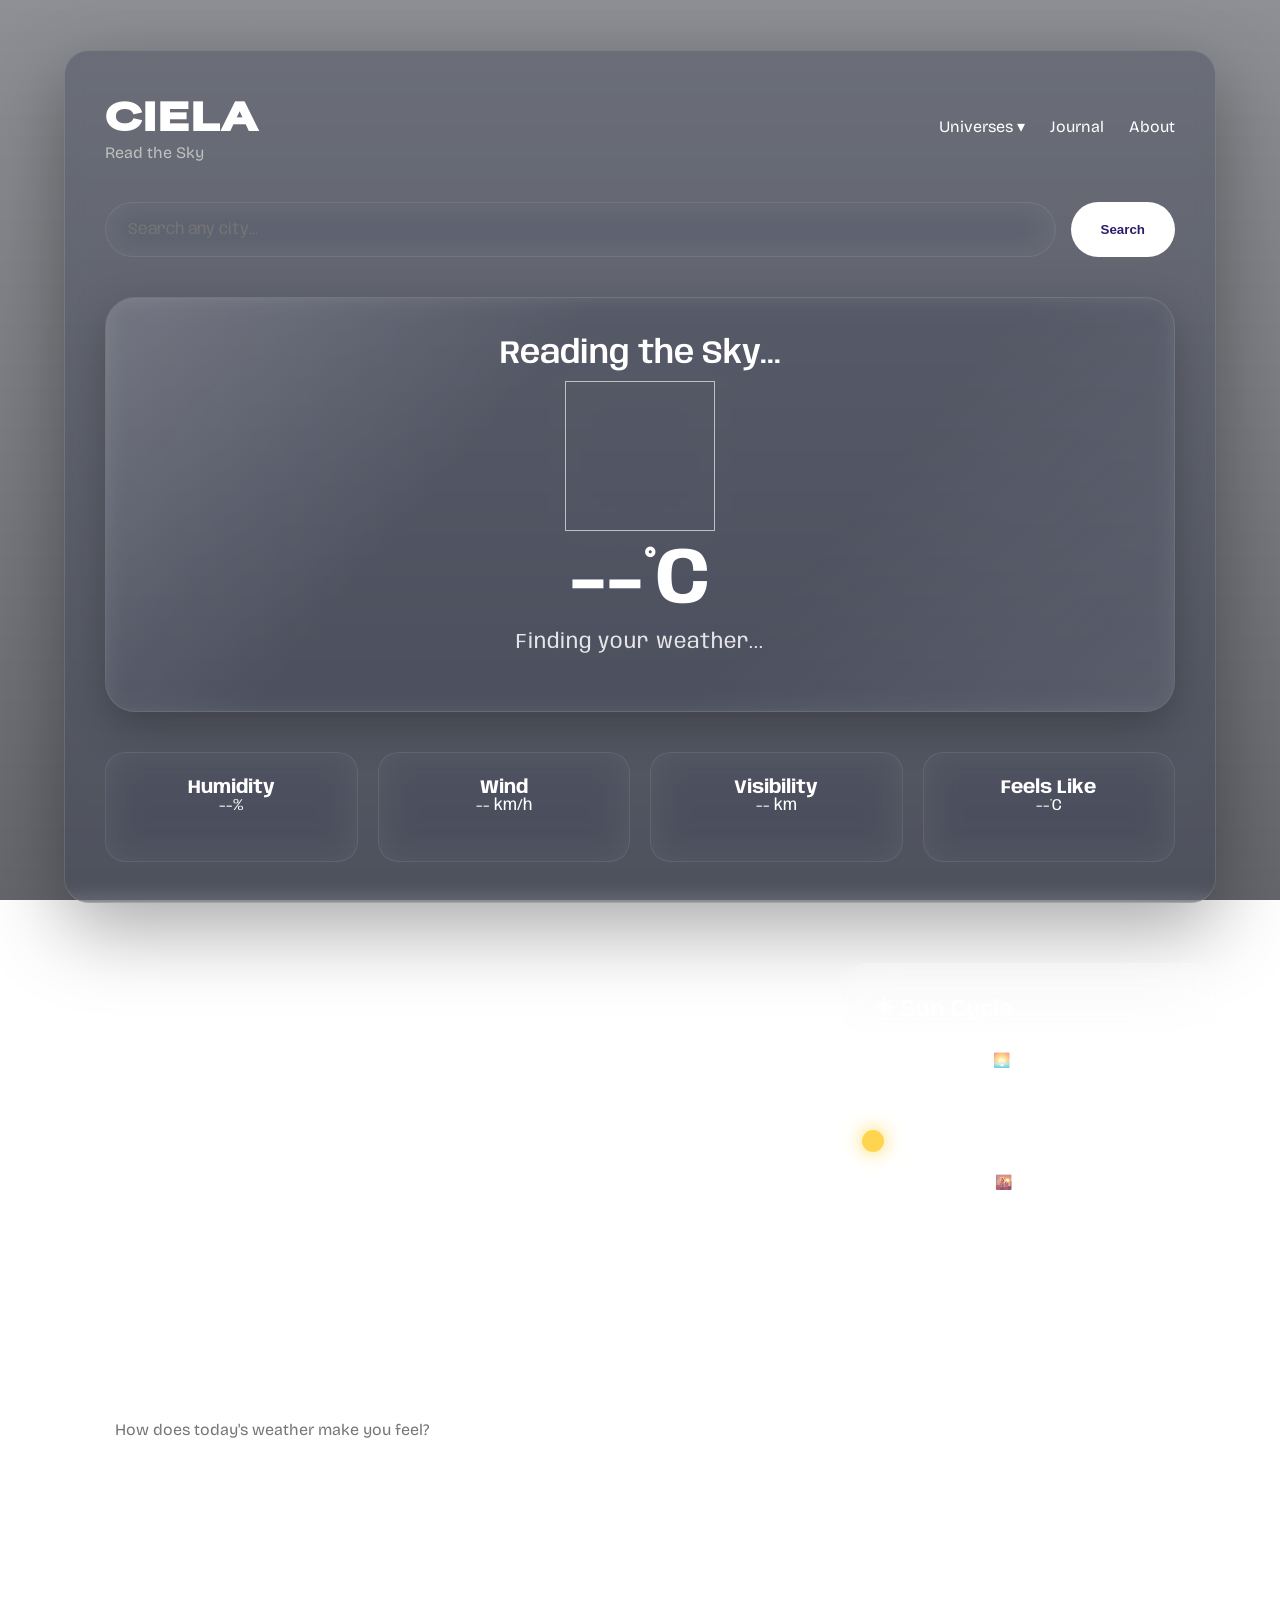
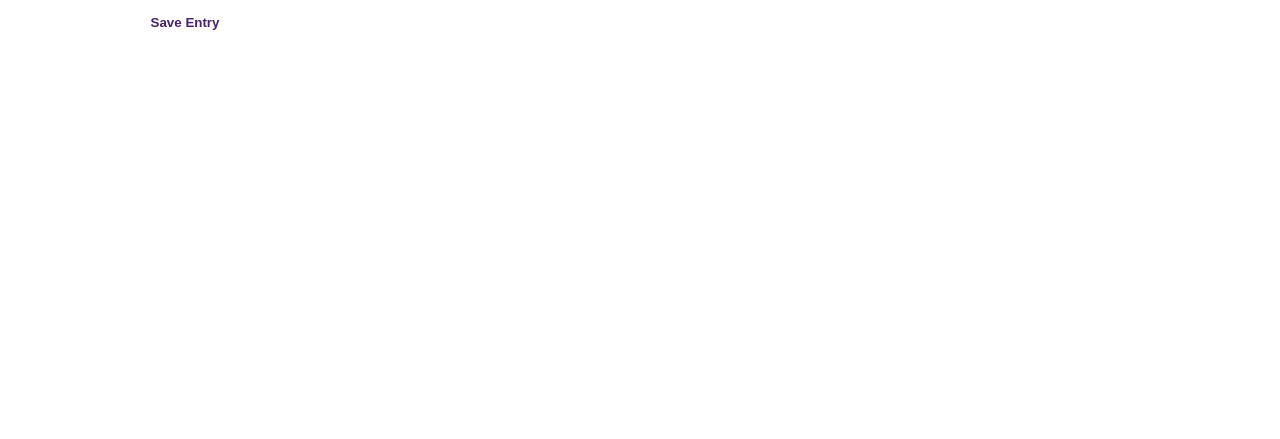
==== index.html @ d8a162da "Initial commit" ====
<!DOCTYPE html>
<html lang="en">
<head>
    <meta charset="UTF-8">
    <meta name="viewport" content="width=device-width, initial-scale=1.0">
    <title>CIELA - Read the Sky</title>

<link rel="preconnect" href="https://fonts.googleapis.com">
<link rel="preconnect" href="https://fonts.gstatic.com" crossorigin>
<link href="https://fonts.googleapis.com/css2?family=Anybody:ital,wght@0,100..900;1,100..900&family=Bricolage+Grotesque:opsz,wght@12..96,200..800&family=Special+Gothic+Expanded+One&display=swap" rel="stylesheet">

    <link rel="stylesheet" href="css/main.css">
</head>
<body>

    <div class="background">

    <video
        autoplay
        muted
        loop
        playsinline
        id="bgVideo">

        <source src="assets/space.mp4" type="video/mp4">

    </video>

    <div class="overlay"></div>

</div>

<div class="page" id="top">

    <div class="container">

        <!-- Header -->
        <header>

            <div class="logo">
                <h1>CIELA</h1>
                <p>Read the Sky</p>
            </div>

            <nav>
                <div class="dropdown">
                   <a href="#">Universes ▾</a>
                <div class="dropdown-content">
                    <a href="#top">🌍 Earth</a>
                    <a href="pages/hogwarts.html">🏰 Hogwarts</a>
                    <a href="pages/heaven.html">☁ Heaven</a>
                    <a href="pages/hell.html">🔥 Hell</a>
                    <a href="pages/space.html">🌌 Space</a>
                    <a href="pages/area51.html">👽 Area 51</a>
               </div>
                </div>
                
                <a href="#journal">Journal</a>
                <a href="#about">About</a>
            </nav>

        </header>

        <!-- Search -->
        <section class="search-section">

            <input
                type="text"
                placeholder="Search any city..."
                id="cityInput">

            <button id="searchBtn">
                Search
            </button>

    
        </section>

        <!-- Weather Card -->
        <section class="weather-card" id="heroCard">

            <h2 id="cityName">Reading the Sky...</h2>
        <img
         id="weatherIcon"
         class="weather-icon">
         
         <h1 id="temperature">--°C</h1>

         <p id="condition">Finding your weather...</p>
         <p id="skySummary"></p>
                
        </section>


        <!-- Details -->
        <section class="details">

            <div class="detail-box">
                <h3>Humidity</h3>
                <p id="humidityLabel">--%</p>
            </div>

            <div class="detail-box">
                <h3>Wind</h3>
                <p id="windLabel">-- km/h</p>
            </div>

            <div class="detail-box">
                <h3>Visibility</h3>
                <p id="visibilityLabel">-- km</p>
            </div>

            <div class="detail-box">
                <h3>Feels Like</h3>
                <p id="feelsLikeLabel">--°C</p>
            </div>

        </section>

    </div>

<!-- Hourly Forecast -->

<section class="weather-insights">

    <section class="hourly">
        <h2>Hourly Forecast</h2>
        <div class="hourly-cards" id="hourlyCards">
        </div>
    </section>

    <section class="sun-cycle">
        <h2>☀ Sun Cycle</h2>
        <div class="sun-content">
            <div class="sun-time">
                <span>🌅 Sunrise</span>
                <h3 id="sunriseTime">--:--</h3>
            </div>

            <div class="sun-progress">
                <div class="sun-line">
                    <div class="sun-dot" id="sunDot"></div>
                </div>
            </div>

            <div class="sun-time">
                <span>🌇 Sunset</span>
                <h3 id="sunsetTime">--:--</h3>
            </div>
        </div>
    </section>
</section>


<!-- Weather Journal & About -->

<div class="bottom-grid">

    <section class="journal" id="journal">
        <h2>Weather Journal</h2>
        <textarea id="journalInput" placeholder="How does today's weather make you feel?"></textarea>
        <button id="saveEntryBtn">Save Entry</button>

        <div class="journal-history">
            <div class="history-header" id="historyToggle">
             <h3>▼ Previous Entries</h3>
            </div>

            <div id="entriesContainer" class="collapsed"> </div>
        </div>

    </section>

    <section class="about" id="about">

        <h2>About CIELA</h2>

        <p>
            CIELA began as a simple weather app. Then, curiosity got involved.
          <br>You can search real cities for live forecasts, save weather memories in your journal, and if you're the kind of person who clicks on things just to see what happens...you might discover a few places that aren't exactly on any map. And keep an eye out for little surprises. Some are easy to find. Others are hiding in plain sight.
          <br>So go ahead.<br>Search a city.<br>Search a dream.<br>Search something you probably shouldn't.
          <br><br>P.S. whoever keeps searching fictional places... we like the way you think.
        </p>
    </section>

</div>

<div id="skyMessage" class="sky-message hidden">
    <button id="closeSkyMessage">&times;</button>

    <h3>☁ Message from the Sky</h3>

    <p id="skyMessageText">
        The sky has something to tell you.
    </p>

    <button id="nextSkyMessage">
        ✨ Next
    </button>

</div>
    
<footer>

    <p> Forecast ends here. The sky doesn't.
        <br>© 2026 CIELA • Read the Sky
        <br>Crafted by Riya Gupta
    </p>

</footer>

<div id="portalOverlay">
    <div class="portal-box">
        <h2 id="portalTitle">Searching...</h2>
        <p id="portalSubtitle"></p>
    </div>
</div>

<script src="https://cdnjs.cloudflare.com/ajax/libs/gsap/3.13.0/gsap.min.js"></script>
<script src="js/main.js"></script>

</body>
</html>
---- css/main.css ----
html{
    scroll-behavior:smooth;
}

*{
    margin:0;
    padding:0;
    box-sizing:border-box;
}

body{

    min-height:100vh;
    overflow-x:hidden;
     font-family: "Anybody", sans-serif;
    transition:
        background 1.2s ease,
        color .5s ease;
}


.background{
    position:fixed;
    inset:0;
    overflow:hidden;
    z-index:-10;
}

#bgVideo{
    position:absolute;
    width:100%;
    height:100%;
    object-fit:cover;
}

.overlay{
    position:absolute;
    inset:0;
    background:

    linear-gradient(
        rgba(5,8,18,.45),
        rgba(5,8,18,.62)
    );
}


.page{
    width:100%;
    display:flex;
    flex-direction:column;
    align-items:center;
    padding:50px 0;
    gap:60px;
}



.container{
    animation:floatCard 5s ease-in-out infinite;
    width:90%;
    max-width:1200px;
    background:rgba(22,30,55,.28);
    backdrop-filter:blur(8px);
    border:1px solid rgba(255,255,255,.12);
    box-shadow:
    0 25px 80px rgba(0,0,0,.35);
    border-radius:25px;
    padding:40px;
    color:white;
}

@keyframes floatCard{

 0%{
 transform:translateY(0px);
 }

 50%{
 transform:translateY(-8px) scale(1.005);
 }

 100%{
 transform:translateY(0px);
 }
}
 
header{
    display:flex;
    justify-content:space-between;
    align-items:center;
    margin-bottom:40px;
}

.logo h1{
    font-family: "Special Gothic Expanded One", sans-serif;
    font-size:40px;
    letter-spacing:2px;
}

.logo p{
    font-family: "Bricolage Grotesque", sans-serif;
    color:silver;
}

.dropdown{
position:relative;
}

.dropdown-content{
display:none;
position:absolute;
top:30px;
left:0;
background:rgba(20,25,45,.95);
backdrop-filter:blur(15px);
border-radius:15px;
min-width:220px;
padding:10px;
box-shadow:0 10px 30px rgba(0,0,0,.35);
z-index:1000;
}

.dropdown-content a{
display:block;
padding:12px 16px;
border-radius:10px;
text-decoration:none;
color:white;
transition:.3s;
}

.dropdown-content a:hover{
background:rgba(255,255,255,.08);
}

.dropdown:hover .dropdown-content{
display:block;
}

nav{

    display:flex;
    gap:25px;
}

nav a{
    font-family: "Bricolage Grotesque", sans-serif;
    color:white;
    text-decoration:none;
}

.search-section{
    display:flex;
    gap:15px;
    margin-bottom:40px;
}

.search-section input{
    flex:1;
    padding:18px 22px;
    border:none;
    border-radius:50px;
    background:rgba(255,255,255,.08);
    font-family: "Anybody", sans-serif;
    color:white;
    font-size:16px;
    backdrop-filter:blur(18px);
    border:1px solid rgba(255,255,255,.08);
    transition:.35s;
}

.search-section input:focus{
 background:
        rgba(255,255,255,.15);

    box-shadow:
        0 0 35px rgba(120,170,255,.25);
}

.search-section button{
    padding:15px 30px;
    border:none;
    border-radius:50px;
    cursor:pointer;
    background:white;
    color:#2d1b69;
    font-weight:bold;
    transition: .3s;
}

.search-section button:hover{
 transform:scale(1.05);
}

.weather-card{
    text-align:center;
    margin-bottom:40px;
    position: relative;
    overflow: hidden;
    padding:40px;
    border-radius:30px;
    background:rgba(255,255,255,.05);
    backdrop-filter:blur(10px);
    border:1px solid rgba(255,255,255,.12);
    box-shadow: 0 15px 40px rgba(0,0,0,.25);
    transition:
        background .7s,
        transform .5s,
        box-shadow .5s;
}

.weather-card::before{
    content:"";
    position:absolute;
    inset:0;
    background:

    linear-gradient(
        130deg,
        rgba(255,255,255,.18),
        transparent 35%,
        transparent 65%,
        rgba(255,255,255,.08)
    );
    pointer-events:none;
}

.weather-card h1{
    font-size:90px;
}

.weather-card h2{
    font-size:35px;
}

#skySummary{
    max-width:420px;
    margin:18px auto 0;
    color:rgba(255,255,255,.82);
    font-size:16px;
    line-height:1.7;
    font-family:"Bricolage Grotesque", sans-serif;
    text-align:center;
    opacity:.95;
    transition:opacity .4s ease;
}

.details{
    display:grid;
    grid-template-columns:repeat(4,1fr);
    gap:20px;
    margin-top:40px;
}

.detail-box{
    background:rgba(255,255,255,0.06);
    backdrop-filter:blur(18px);
    border:1px solid rgba(255,255,255,0.08);
    padding:25px;
    border-radius:20px;
    text-align:center;
    min-height:110px;
    transition:.35s;
    cursor:pointer;
}

.detail-box:hover{
  transform:translateY(-10px) scale(1.03);
  background:rgba(255,255,255,.12);
  box-shadow:
        0 15px 40px rgba(0,0,0,.2);
}

.weather-icon{
    width:150px;
    height:150px;
    margin:10px auto;
    display:block;
    filter:drop-shadow(0 0 25px rgba(255,255,255,.45));
    transition:.5s;
    animation: breathe 6s ease-in-out infinite;
}

@keyframes breathe{
    0%{
        transform: translateY(0px)
                   rotate(0deg);
        filter:drop-shadow(0 0 10px white);
    }

    50%{
        transform:translateY(-8px)
                  rotate(2deg);
        filter:drop-shadow(0 0 30px white);
    }

    100%{
        transform:translateY(0px)
                  rotate(0deg);
        filter:drop-shadow(0 0 10px white);
    }
}

#temperature{
    font-size:5rem;
    font-weight:700;
    line-height:1;
    margin:10px 0;
}

#condition{
    font-size:1.3rem;
    opacity:.85;
    letter-spacing:1px;
}

#cityName{
    font-size:2rem;
    font-weight:600;
}

.weather-insights{
    width:90%;
    max-width:1200px;
    display:grid;
    grid-template-columns:2fr 1fr;
    gap:30px;
    align-items:start;
}

.hourly{
    width:100%;
}

.hourly h2{
    font-family: "Bricolage Grotesque", sans-serif;
    margin-bottom:25px;
    text-align:left;
    color:white;
}

.hourly-cards{
    display:grid;
    grid-template-columns:repeat(5,1fr);
    gap:18px;
}

/* sunny */
.hero-clear{
    background:linear-gradient(
        135deg,
        rgba(255,210,120,.18),
        rgba(255,170,60,.08)
    );
    box-shadow:
    0 0 60px rgba(255,190,80,.25);
}

/* cloudy */
.hero-clouds{
    background:linear-gradient(
        135deg,
        rgba(180,190,210,.15),
        rgba(120,130,150,.08)
    );
    box-shadow:
    0 0 60px rgba(180,190,210,.18);
}

/* rain */
.hero-rain{
    background:linear-gradient(
        135deg,
        rgba(60,120,255,.18),
        rgba(20,40,90,.12)
    );
    box-shadow:
    0 0 60px rgba(80,130,255,.22);
}

/* snow */
.hero-snow{
    background:linear-gradient(
        135deg,
        rgba(255,255,255,.18),
        rgba(200,230,255,.12)
    );
    box-shadow:
    0 0 60px rgba(255,255,255,.28);
}

/* thunderstorm */
.hero-thunderstorm{
    background:linear-gradient(
        135deg,
        rgba(120,60,255,.18),
        rgba(35,0,80,.15)
    );
    box-shadow:
    0 0 70px rgba(140,80,255,.30);
}

/* mist */
.hero-mist{
    background:linear-gradient(
        135deg,
        rgba(170,170,170,.16),
        rgba(100,100,100,.10)
    );
}


.hour-card{
    width:100%;
    padding:22px;
    text-align:center;
    background:rgba(255,255,255,.08);
    border-radius:28px;
    color: #d7d7d7;
    backdrop-filter:blur(10px);
    transition:.3s;
}

.hour-icon{
    width:65px;
    height:65px;
    margin:10px auto;
    display:block;
}

.hour-card:hover{
  transform:translateY(-8px);
  background:rgba(255,255,255,.15);
}

.hour-card h3{
    font-size:40px;
    margin:15px 0;
    color:white;
}

.bottom-grid{
    display:grid;
    grid-template-columns:1fr 1fr;
    gap:30px;
    width:90%;
    max-width:1200px;
    align-items:start;
}


.sun-cycle{
    background:rgba(255,255,255,.06);
    backdrop-filter:blur(24px);
    border:1px solid rgba(255,255,255,.08);
    border-radius:25px;
    padding:30px;
    color:white;
}

.sun-cycle h2{
    font-family: "Bricolage Grotesque", sans-serif;
    color:white;
    margin-bottom:30px;
}

.sun-content{
    display:flex;
    flex-direction:column;
    gap:30px;
}

.sun-time{
    text-align:center;
}

.sun-time span{
    opacity:.7;
    font-size:14px;
}

.sun-time h3{
    margin-top:8px;
    font-size:30px;
}

.sun-line{
    position:relative;
    height:6px;
    background:rgba(255,255,255,.18);
    border-radius:50px;
}

.sun-dot{
    position:absolute;
    top:50%;
    left:0;
    transform:translate(-50%,-50%);
    width:22px;
    height:22px;
    border-radius:50%;
    background:#FFD54F;
    box-shadow:
    0 0 20px #FFD54F;
}

.journal{
    display:flex;
    flex-direction:column;
    gap:20px;
    background:rgba(255,255,255,.06);
    backdrop-filter:blur(24px);
    border:1px solid rgba(255,255,255,.08);
    border-radius:25px;
    padding:30px;
    align-self:start;
}

.journal h2{
    font-family: "Bricolage Grotesque", sans-serif;
    color:white;
}


.journal textarea{
   height:180px;
   resize:none;
   padding:20px;
   background:rgba(255,255,255,.08);
   border:none;
   border-radius:20px;
   color:white;
   font-size:16px;
   font-family: "Bricolage Grotesque", sans-serif;
   outline:none;
   backdrop-filter:blur(10px);
}

.journal button{
 width:180px;
 padding:15px;
 border:none;
 border-radius:50px;
 cursor:pointer;
 font-weight:bold;
 background:white;
 color:#45236d;
 transition:.3s;
}

.journal button:hover{
    transform:scale(1.05);
}

.journal-history{
    margin-top:35px;
}

.journal-history h3{
    margin-bottom:20px;
    color:white;
}

.entry-card{
    background:rgba(255,255,255,.06);
    border:1px solid rgba(255,255,255,.08);
    backdrop-filter:blur(18px);
    border-radius:18px;
    padding:20px;
    margin-bottom:20px;
    animation:fadeIn .5s ease;
}

.entry-card h4{
    margin-bottom:10px;
}

.entry-card p{
    margin:6px 0;
}

.delete-btn{
    margin-top:15px;
    padding:10px 18px;
    border:none;
    border-radius:30px;
    cursor:pointer;
    background:#ff5d73;
    color:white;
}

@keyframes fadeIn{
    from{
        opacity:0;
        transform:translateY(20px);
    }

    to{
        opacity:1;
        transform:translateY(0);
    }
}

.history-header{
    display:flex;
    justify-content:space-between;
    align-items:center;
    cursor:pointer;
    padding:15px 20px;
    border-radius:18px;
    background:rgba(255,255,255,.05);
    transition:.3s;
}

.history-header:hover{
    background:rgba(255,255,255,.10);
}

#entriesContainer{
    overflow:hidden;
    transition:
        max-height .5s ease,
        opacity .4s ease;
}

.collapsed{
    max-height:0;
    opacity:0;
}

.expanded{
    max-height:2500px;
    opacity:1;
    margin-top:20px;
}

.about{
    background:rgba(255,255,255,.06);
    backdrop-filter:blur(24px);
    border:1px solid rgba(255,255,255,.08);
    border-radius:25px;
    padding:30px;
    flex-direction:column;
    justify-content:center;
    align-self:start;
}

.about h2{
    font-size:30px;
    font-weight:600;
    font-family: "Bricolage Grotesque", sans-serif;
    margin-bottom:30px;
    color:white;
}

.about p{
    font-size:16px;
    font-family: "Bricolage Grotesque", sans-serif;
    line-height:1.6;
    color:white;
}

footer{
    color:rgba(255,255,255,.7);
    padding:40px;
    text-align:center;
    font-size:14px;
}

.sky-message{
    position:fixed;
    bottom:30px;
    right:30px;
    width:300px;
    padding:22px;
    border-radius:22px;
    background:rgba(20,28,48,.82);
    backdrop-filter:blur(18px);
    border:1px solid rgba(255,255,255,.08);
    color:white;
    box-shadow:0 20px 45px rgba(0,0,0,.35);
    z-index:9999;
    transition:
        opacity .45s ease,
        transform .45s ease;
}

.sky-message h3{
    margin-bottom:15px;
    font-family:"Bricolage Grotesque", sans-serif;
}

.sky-message p{
    line-height:1.6;
    margin-bottom:18px;
}

.sky-message button{
    border:none;
    cursor:pointer;
    background:none;
    color:white;
    font-family:"Anybody", sans-serif;
}

#nextSkyMessage{
    padding:10px 18px;
    border-radius:30px;
    background:rgba(255,255,255,.10);
    transition:.3s;
}

#nextSkyMessage:hover{
    background:rgba(255,255,255,.18);
}

#closeSkyMessage{
    position:absolute;
    top:14px;
    right:16px;
    font-size:20px;
    color:rgba(255,255,255,.7);
    opacity:.6;
}

#closeSkyMessage:hover{
    opacity:1;
}

.hidden{
    opacity:0;
    transform:translateY(25px);
    pointer-events:none;
}

.visible{
    opacity:1;
    transform:translateY(0);
}

@media(max-width:768px){
 .sky-message{
    left:20px;
    right:20px;
    width:auto;
    bottom:20px;}
}

#portalOverlay{
    position:fixed;
    inset:0;
    background:rgba(3,4,12,.97);
    display:flex;
    justify-content:center;
    align-items:center;
    opacity:0;
    visibility:hidden;
    z-index:99999;
    transition:.5s;
}

#portalOverlay.show{
    opacity:1;
    visibility:visible;
}

.portal-box{
    text-align:center;
    color:white;
}

#portalTitle{
    font-size:42px;
    margin-bottom:25px;
    font-family:"Special Gothic Expanded One",sans-serif;
}

#portalSubtitle{
    font-size:24px;
    color:#d7d7d7;
    opacity:.9;
    min-height:40px;
}                              

/* tablet */
@media (max-width:1024px){
.container{
    width:95%;
    padding:30px;
}

.details{
    grid-template-columns:repeat(2,1fr);
}

.hourly-cards{
    grid-template-columns:repeat(3,1fr);
}

.weather-insights{
    grid-template-columns:1fr;
}

.bottom-grid{
    grid-template-columns:1fr;
} }

/* tablet/large phones */
@media (max-width:768px){

.page{
    padding:25px 0;
}

.container{
    padding:25px;
}

header{
    flex-direction:column;
    gap:25px;
    text-align:center;
}

nav{
    flex-wrap:wrap;
    justify-content:center;
}

.search-section{
    flex-direction:column;
}

.search-section button{
    width:100%;
}

.weather-card{
    padding:30px 20px;
}

.weather-card h1{
    font-size:65px;
}

.weather-card h2{
    font-size:28px;
}

#temperature{
    font-size:4rem;
}

.weather-icon{
    width:120px;
    height:120px;
}

.details{
    grid-template-columns:1fr 1fr;
}

.hourly-cards{
    grid-template-columns:repeat(2,1fr);
}

.sun-cycle,
.about,
.journal{
    padding:25px;
} }

/* phones */
@media (max-width:480px){

.logo h1{
    font-size:30px;
}

.logo p{
    font-size:15px;
}

nav{
    gap:15px;
}

.search-section input{
    font-size:15px;
    padding:15px;
}

.weather-card h2{
    font-size:24px;
}

#temperature{
    font-size:3.3rem;
}

#condition{
    font-size:1rem;
}

.weather-icon{
    width:95px;
    height:95px;
}

.details{
    grid-template-columns:1fr;
}

.hourly-cards{
    grid-template-columns:1fr;
}

.hour-card{
    padding:18px;
}

.sun-time h3{
    font-size:22px;
}

.about h2,
.journal h2{
    font-size:24px;
}

footer{
    font-size:13px;
    padding:25px;
} }
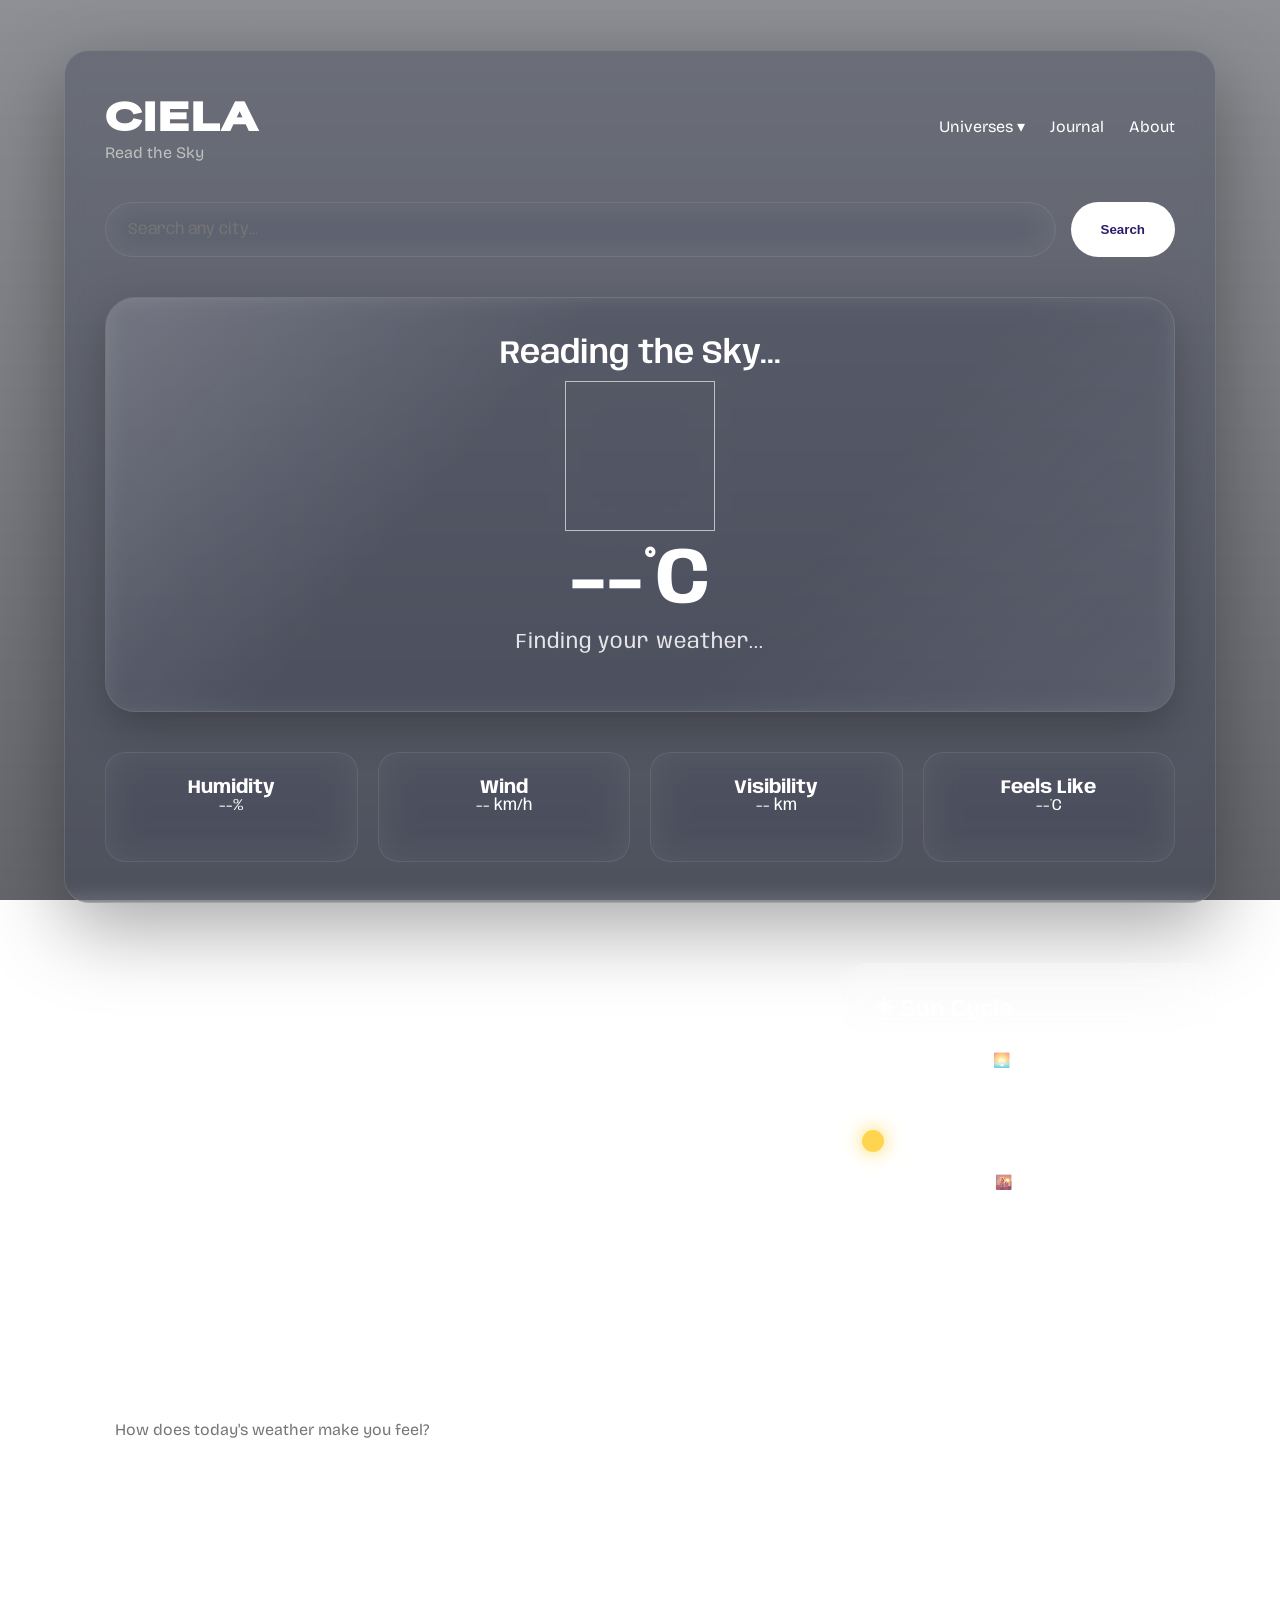
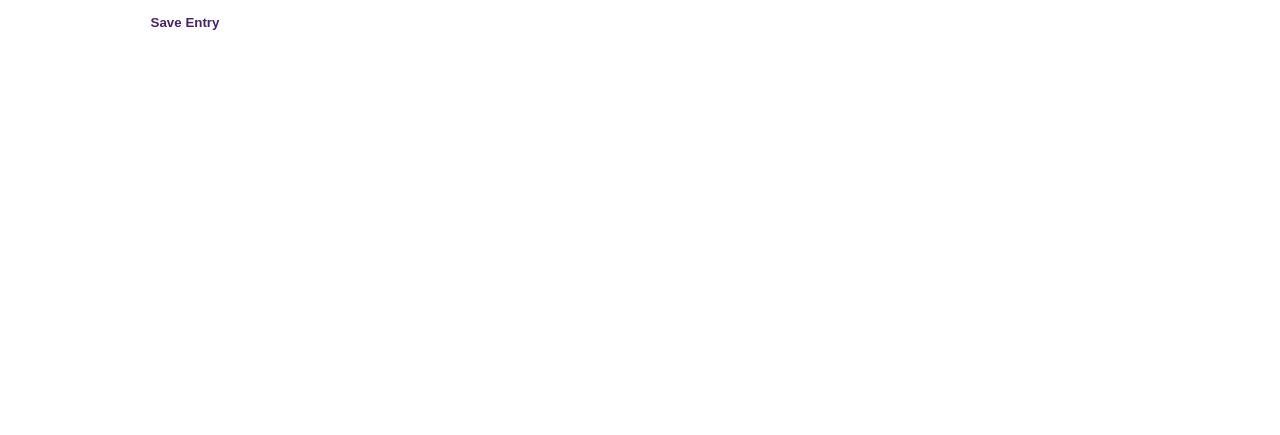
==== commit 99d4a0a1: "Polished application and fixed bugs" ====
--- a/index.html
+++ b/index.html
@@ -176,10 +176,9 @@
         <h2>About CIELA</h2>
 
         <p>
-            CIELA began as a simple weather app. Then, curiosity got involved.
-          <br>You can search real cities for live forecasts, save weather memories in your journal, and if you're the kind of person who clicks on things just to see what happens...you might discover a few places that aren't exactly on any map. And keep an eye out for little surprises. Some are easy to find. Others are hiding in plain sight.
-          <br>So go ahead.<br>Search a city.<br>Search a dream.<br>Search something you probably shouldn't.
-          <br><br>P.S. whoever keeps searching fictional places... we like the way you think.
+            CIELA is a weather app for curious people.
+            Check live forecasts, save little weather memories, and look around. Not everything here is as ordinary as it seems.<br>
+            Search a city. Or don't.
         </p>
     </section>
 
@@ -203,8 +202,8 @@
 <footer>
 
     <p> Forecast ends here. The sky doesn't.
-        <br>© 2026 CIELA • Read the Sky
-        <br>Crafted by Riya Gupta
+        <br>© 2026 CIELA
+        <br>Created by Riya Gupta
     </p>
 
 </footer>
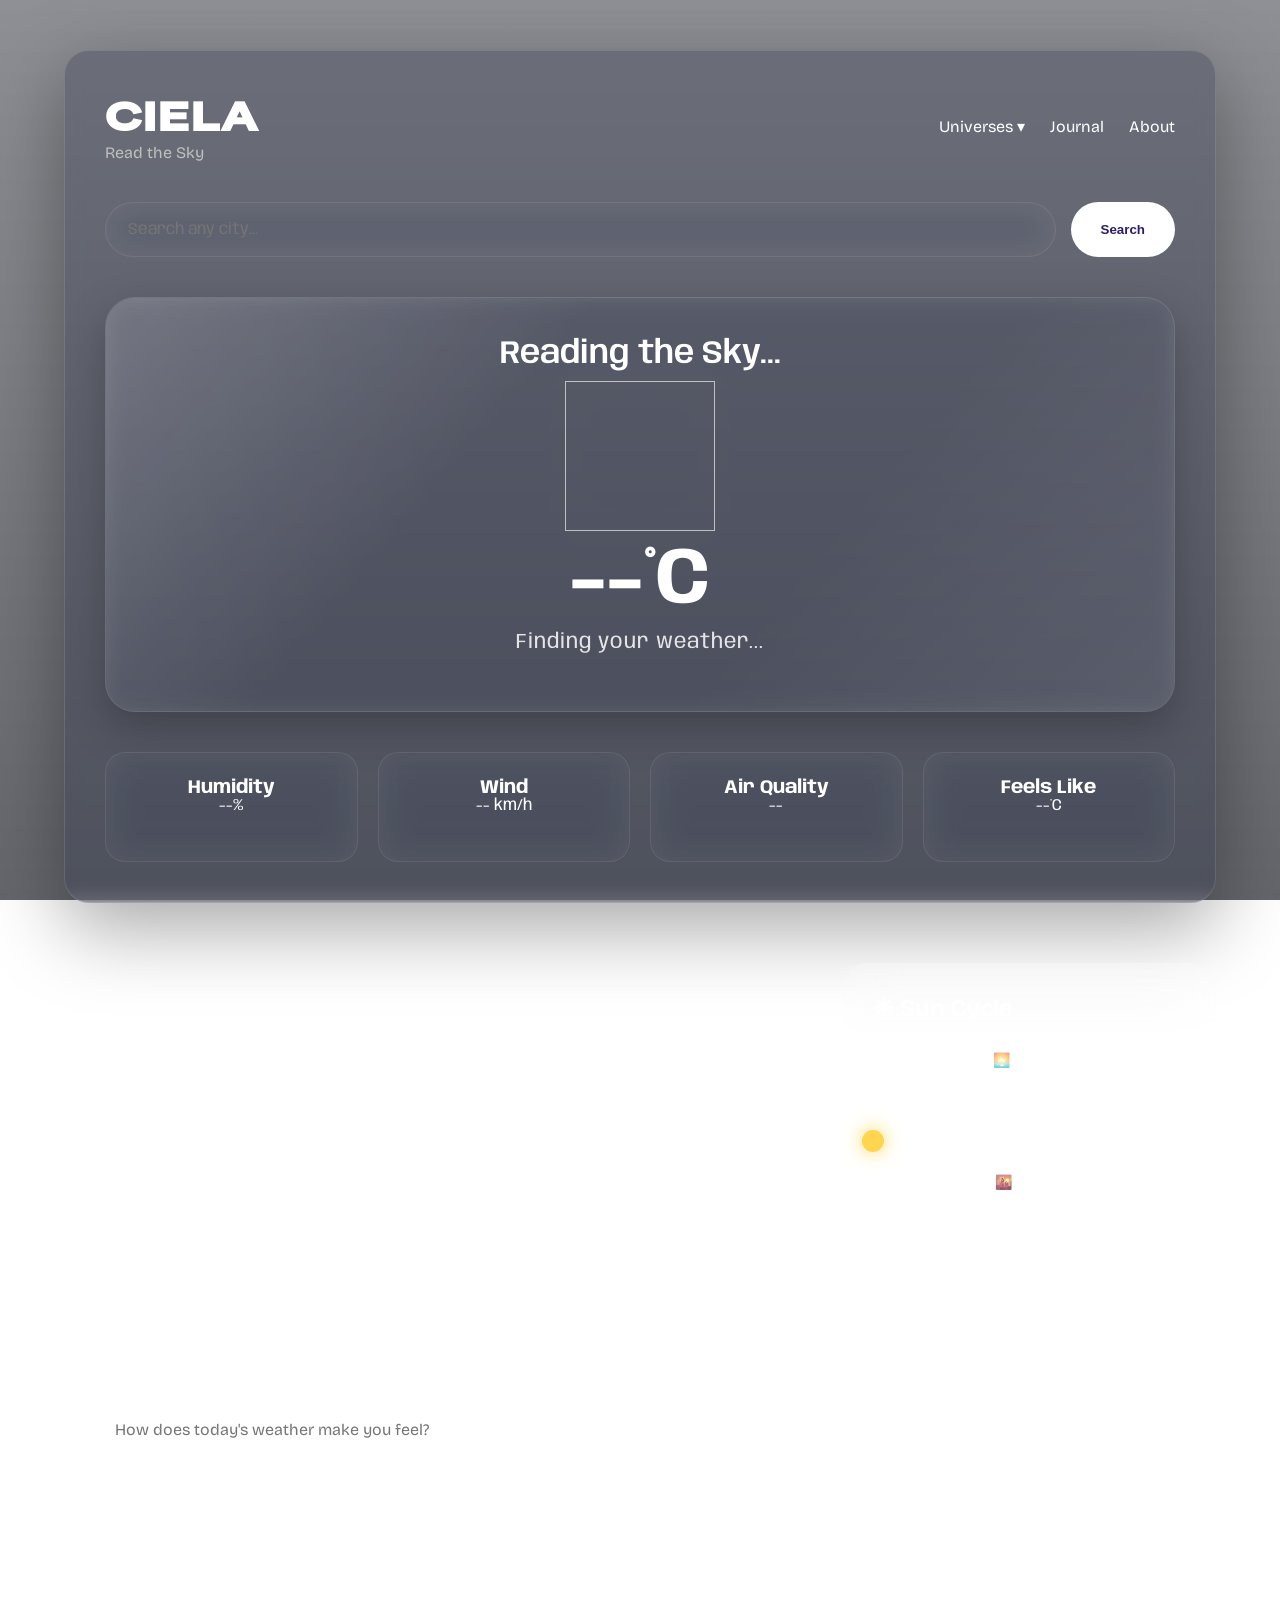
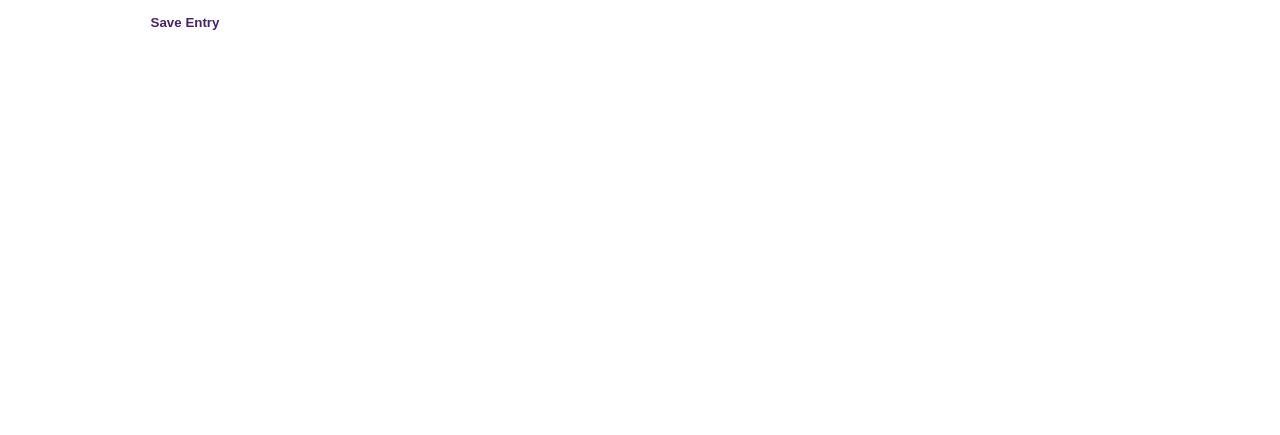
==== commit 6dae3826: "Improved responsiveness and added easter eggs" ====
--- a/index.html
+++ b/index.html
@@ -106,8 +106,8 @@
             </div>
 
             <div class="detail-box">
-                <h3>Visibility</h3>
-                <p id="visibilityLabel">-- km</p>
+                <h3>Air Quality</h3>
+                <p id="airQualityLabel">--</p>
             </div>
 
             <div class="detail-box">
@@ -215,6 +215,12 @@
     </div>
 </div>
 
+<div id="unknownOverlay">
+    <div class="unknown-box">
+        <h2 id="unknownText">Searching Earth...</h2>
+    </div>
+</div>
+
 <script src="https://cdnjs.cloudflare.com/ajax/libs/gsap/3.13.0/gsap.min.js"></script>
 <script src="js/main.js"></script>
 
--- a/css/main.css
+++ b/css/main.css
@@ -783,6 +783,38 @@
     min-height:40px;
 }                              
 
+#unknownOverlay{
+    position:fixed;
+    inset:0;
+    background:rgba(5,8,18,.96);
+    display:flex;
+    justify-content:center;
+    align-items:center;
+    opacity:0;
+    visibility:hidden;
+    transition:.4s;
+    z-index:999999;
+}
+
+#unknownOverlay.show{
+    opacity:1;
+    visibility:visible;
+}
+
+.unknown-box{
+    text-align:center;
+    color:white;
+    max-width:700px;
+    padding:40px;
+}
+
+#unknownText{
+    font-size:2rem;
+    line-height:1.8;
+    white-space:pre-line;
+    font-family:"Bricolage Grotesque", sans-serif;
+}
+
 /* tablet */
 @media (max-width:1024px){
 .container{
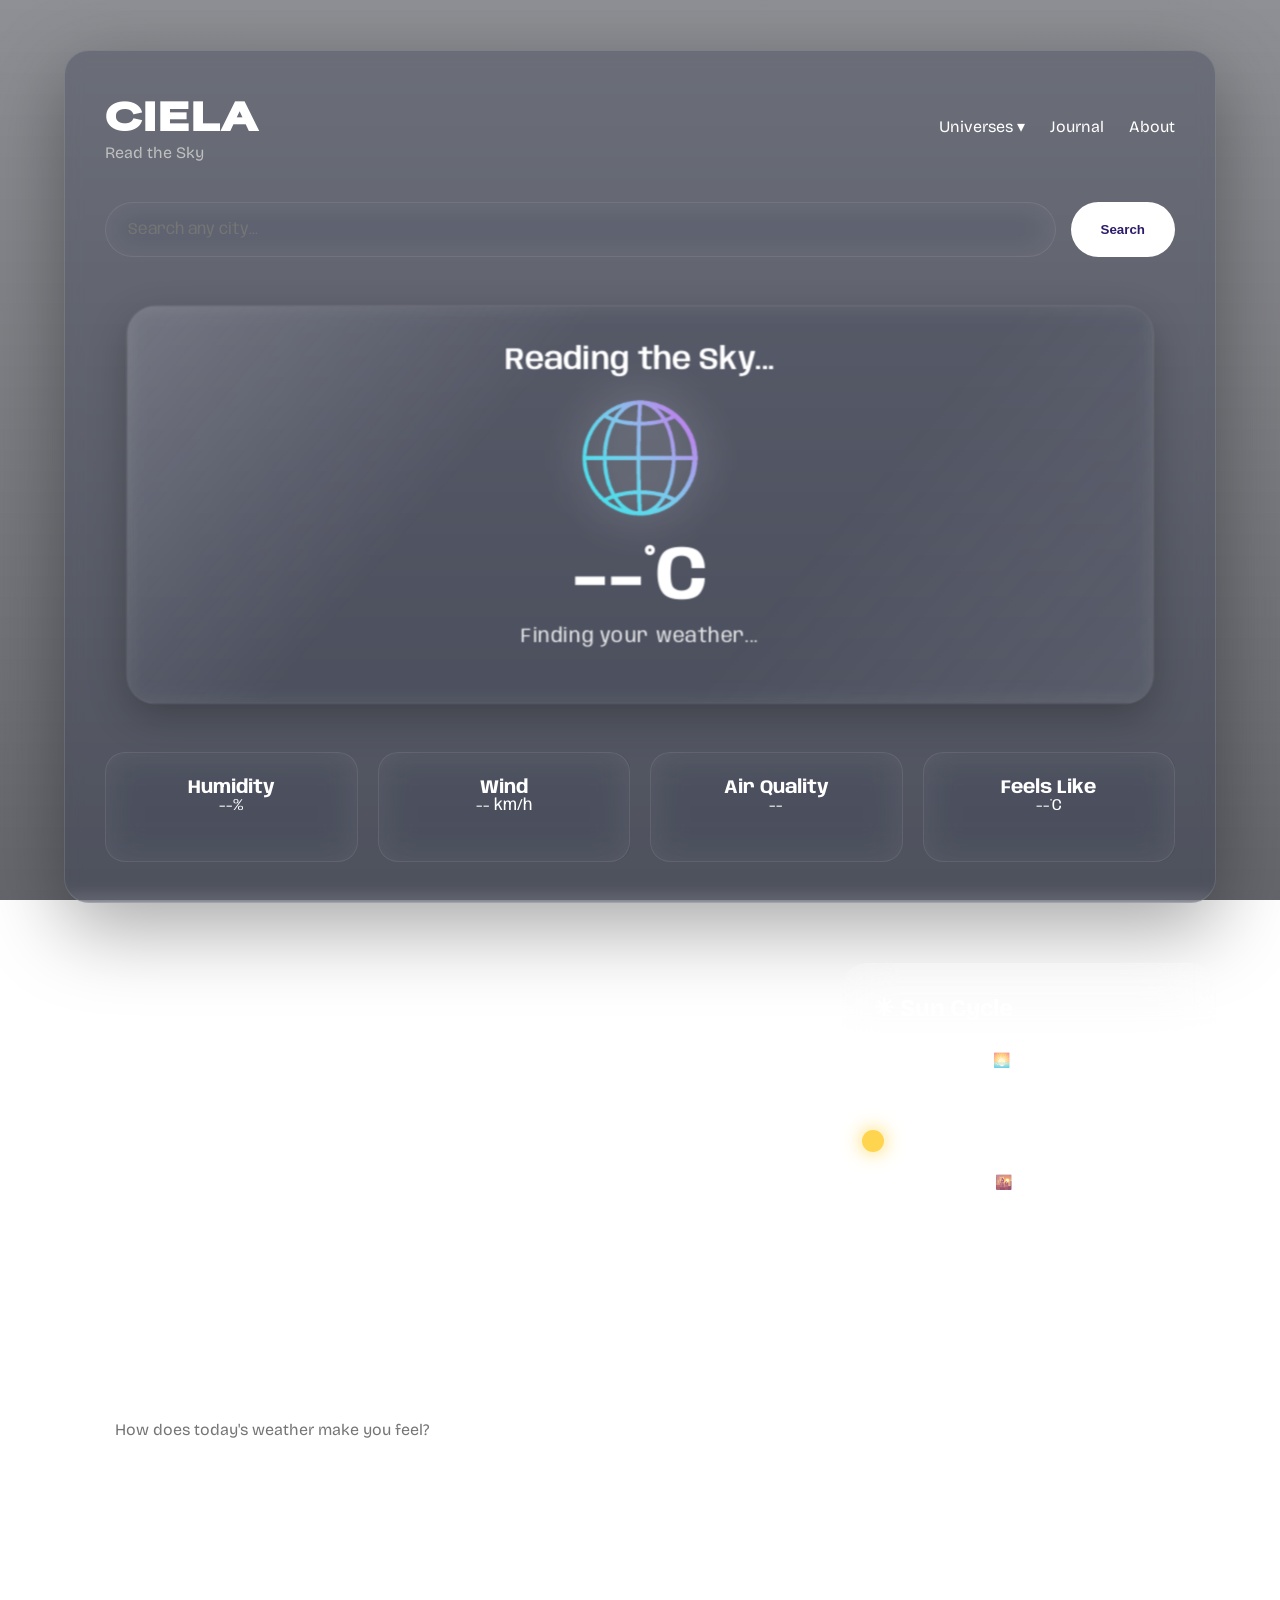
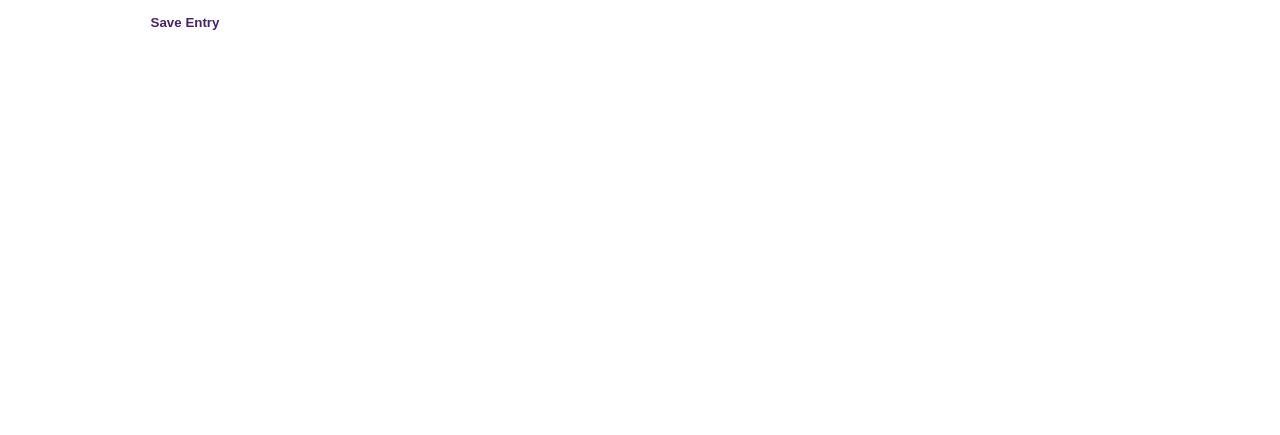
==== commit 575dc5ca: "Added easter eggs and improved responsiveness" ====
--- a/index.html
+++ b/index.html
@@ -82,7 +82,8 @@
             <h2 id="cityName">Reading the Sky...</h2>
         <img
          id="weatherIcon"
-         class="weather-icon">
+         class="weather-icon"
+         src="assets/loadingicon.gif">
          
          <h1 id="temperature">--°C</h1>
 
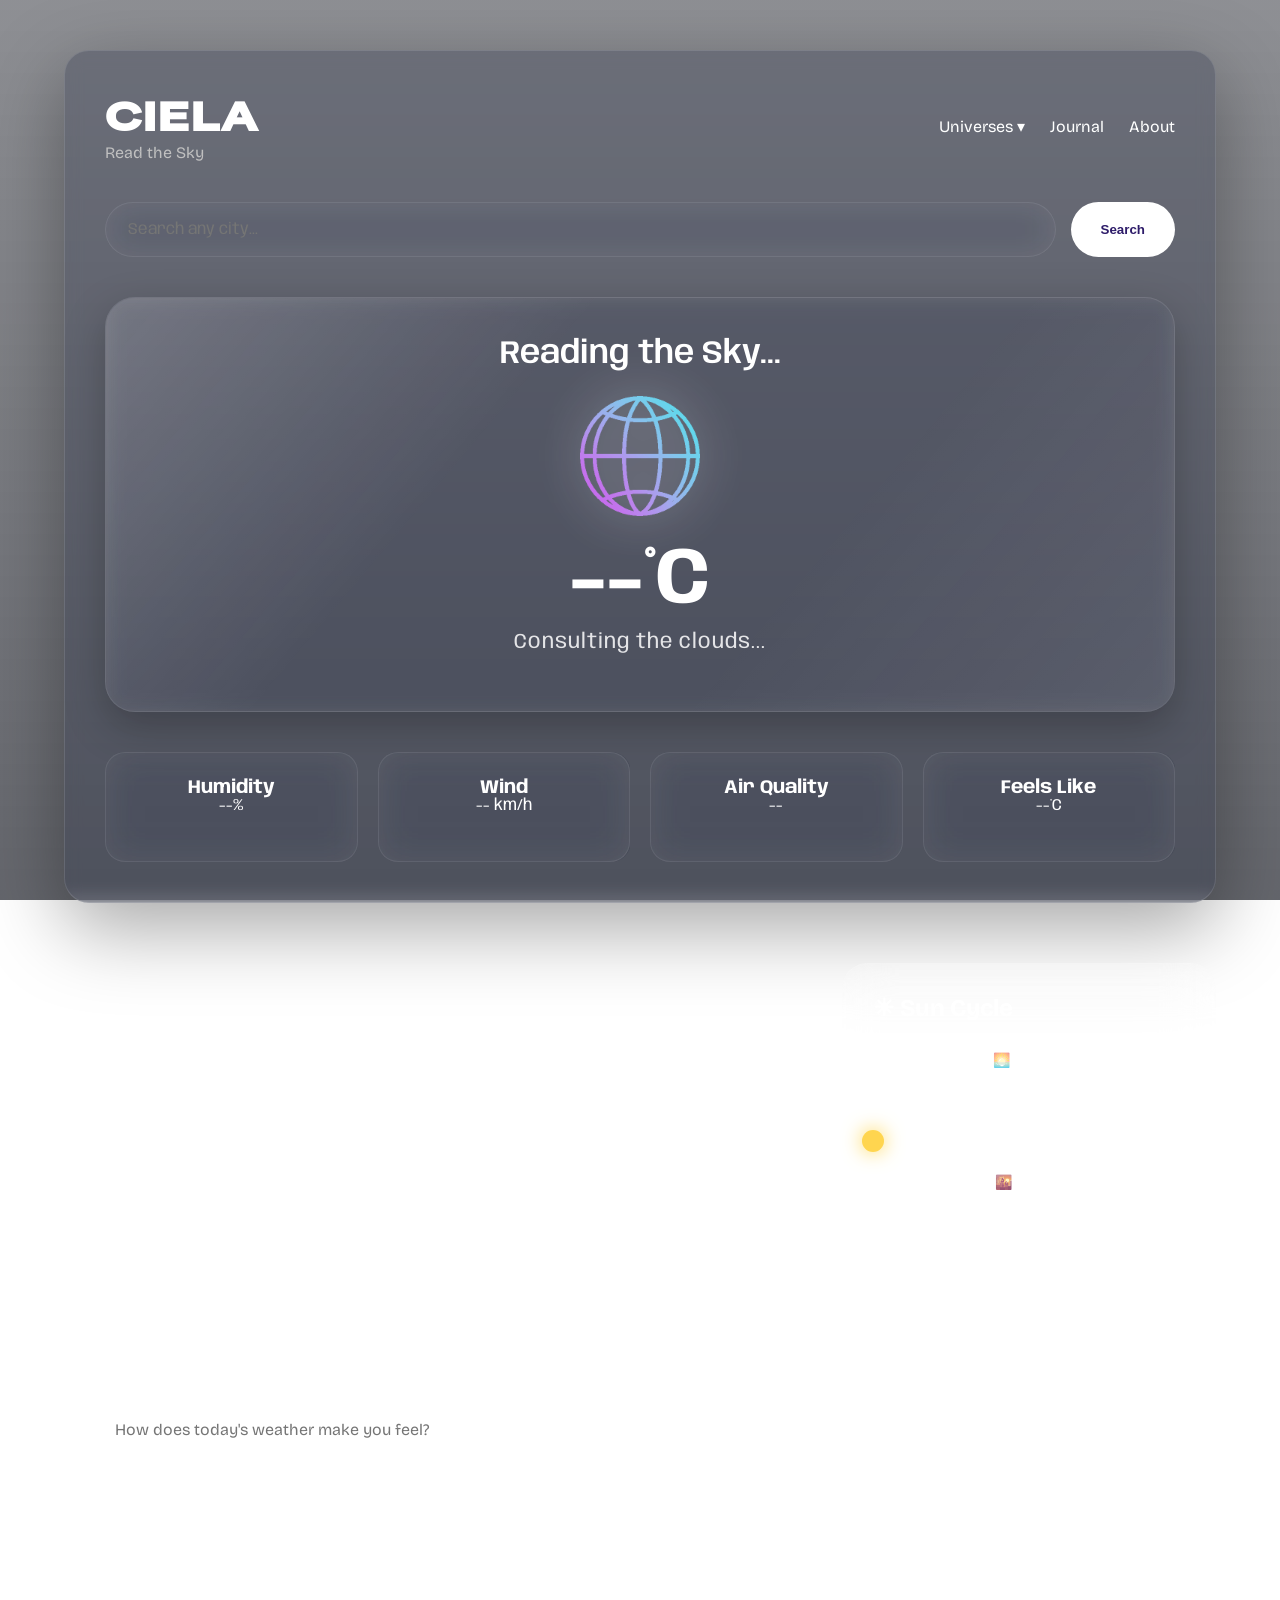
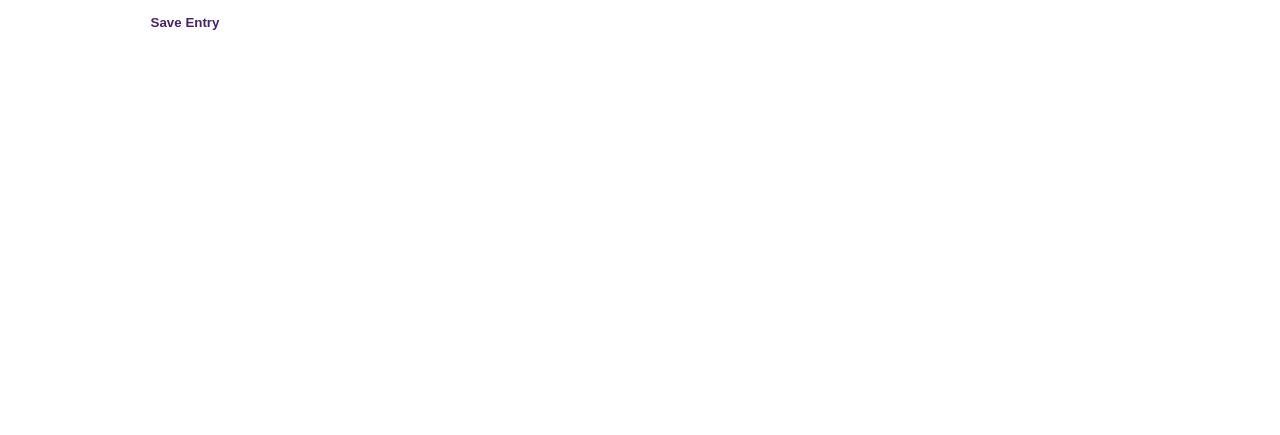
==== commit 375ba6e5: "final project updates" ====
--- a/index.html
+++ b/index.html
@@ -31,12 +31,10 @@
 </div>
 
 <div class="page" id="top">
-
     <div class="container">
 
         <!-- Header -->
         <header>
-
             <div class="logo">
                 <h1>CIELA</h1>
                 <p>Read the Sky</p>
@@ -53,17 +51,14 @@
                     <a href="pages/space.html">🌌 Space</a>
                     <a href="pages/area51.html">👽 Area 51</a>
                </div>
-                </div>
-                
+                </div> 
                 <a href="#journal">Journal</a>
                 <a href="#about">About</a>
             </nav>
-
         </header>
 
         <!-- Search -->
         <section class="search-section">
-
             <input
                 type="text"
                 placeholder="Search any city..."
@@ -72,8 +67,6 @@
             <button id="searchBtn">
                 Search
             </button>
-
-    
         </section>
 
         <!-- Weather Card -->
@@ -92,7 +85,6 @@
                 
         </section>
 
-
         <!-- Details -->
         <section class="details">
 
@@ -115,13 +107,10 @@
                 <h3>Feels Like</h3>
                 <p id="feelsLikeLabel">--°C</p>
             </div>
-
         </section>
-
     </div>
 
 <!-- Hourly Forecast -->
-
 <section class="weather-insights">
 
     <section class="hourly">
@@ -154,7 +143,6 @@
 
 
 <!-- Weather Journal & About -->
-
 <div class="bottom-grid">
 
     <section class="journal" id="journal">
@@ -173,12 +161,10 @@
     </section>
 
     <section class="about" id="about">
-
         <h2>About CIELA</h2>
-
         <p>
             CIELA is a weather app for curious people.
-            Check live forecasts, save little weather memories, and look around. Not everything here is as ordinary as it seems.<br>
+            Check live forecasts, save little weather memories, and look around. Not everything here is as ordinary as it seems.
             Search a city. Or don't.
         </p>
     </section>
@@ -201,12 +187,10 @@
 </div>
     
 <footer>
-
     <p> Forecast ends here. The sky doesn't.
         <br>© 2026 CIELA
         <br>Created by Riya Gupta
     </p>
-
 </footer>
 
 <div id="portalOverlay">
--- a/css/main.css
+++ b/css/main.css
@@ -9,7 +9,6 @@
 }
 
 body{
-
     min-height:100vh;
     overflow-x:hidden;
      font-family: "Anybody", sans-serif;
